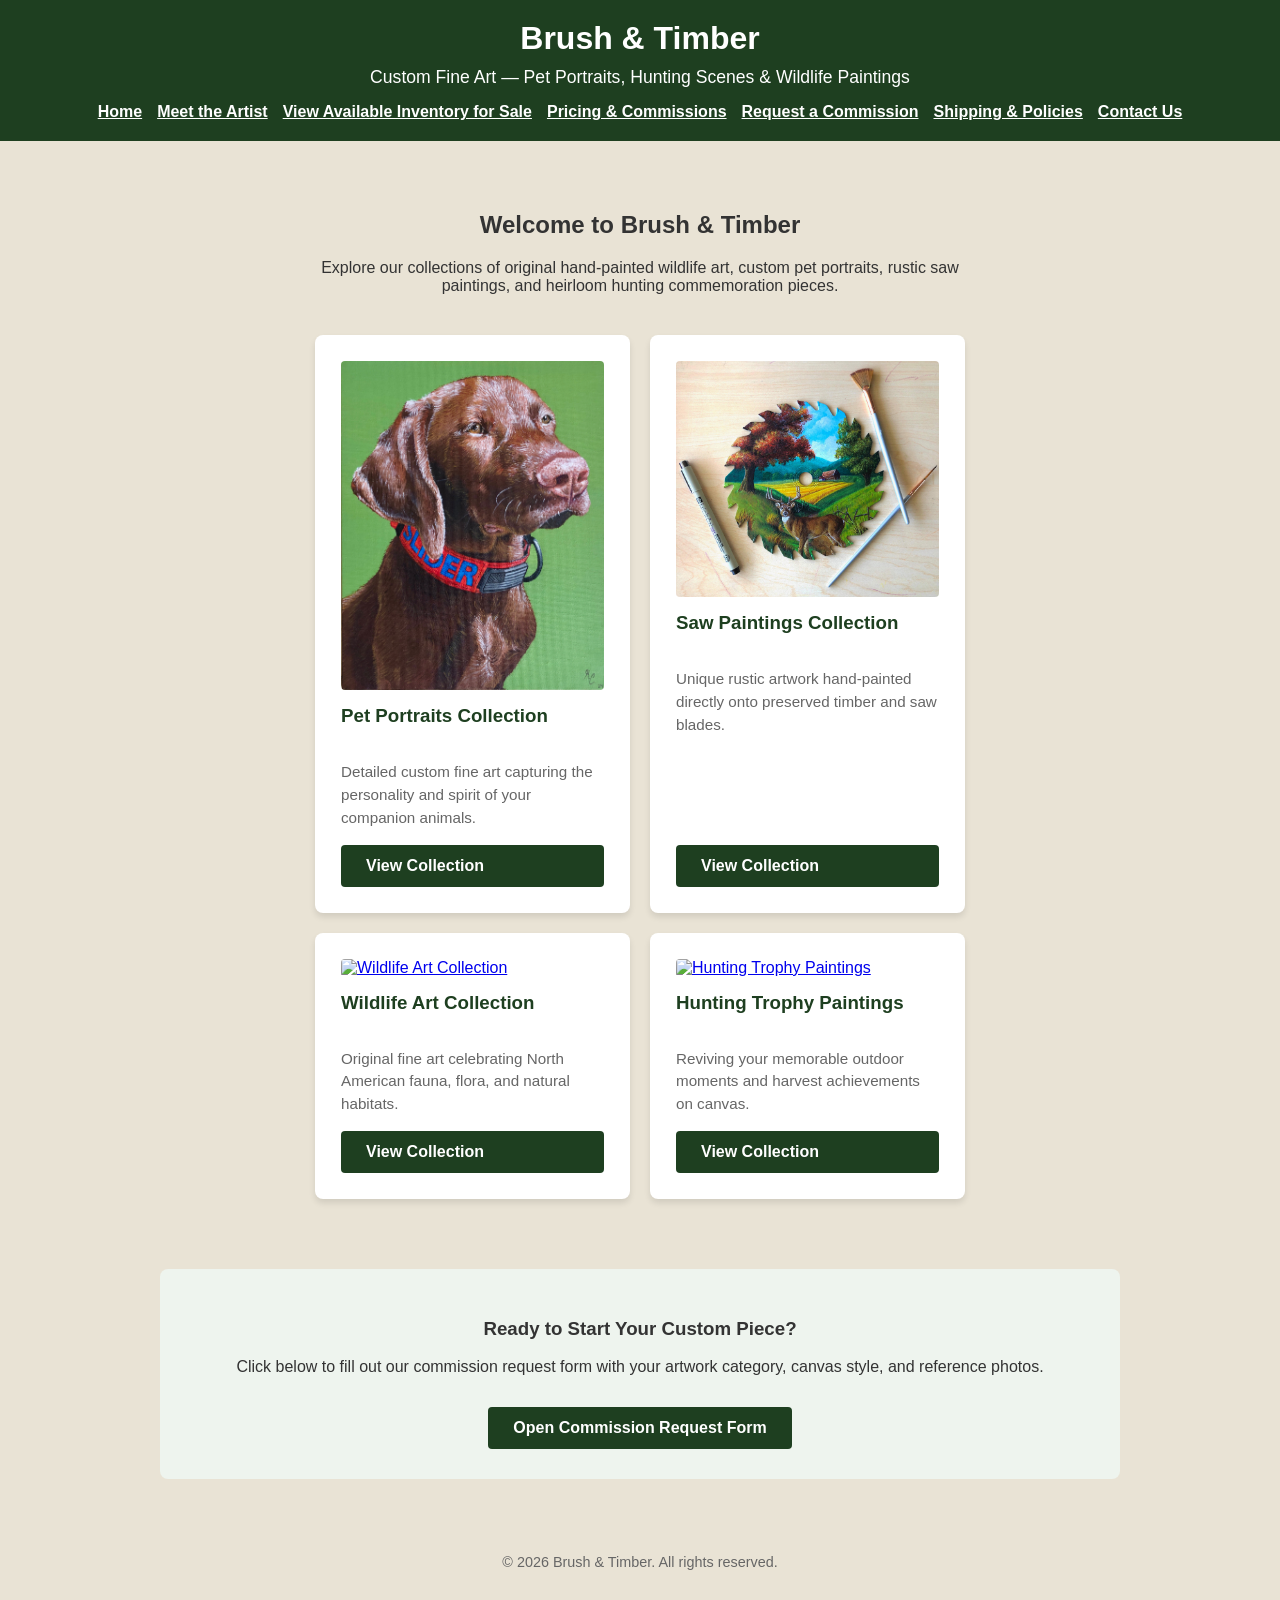
==== Brush-and-Timber/index.html @ b23a44d1 "Update navigation link to point to about-3.html" ====
<!DOCTYPE html>
<html lang="en">
<head>
    <meta charset="UTF-8">
    <meta name="viewport" content="width=device-width, initial-scale=1.0">
    <title>Brush & Timber | Custom Fine Art</title>
    <link rel="stylesheet" href="style.css">
    <link rel="icon" type="image/png" href="wildlife-photo-2.png">
</head>
<body>

    <header style="text-align: center; padding: 20px;">
        <h1>Brush & Timber</h1>
        <p>Custom Fine Art — Pet Portraits, Hunting Scenes & Wildlife Paintings</p>
        
        <!-- RESPONSIVE NAVIGATION (7 Tabs Including Contact) -->
        <nav style="margin-top: 15px; display: flex; flex-wrap: wrap; justify-content: center; gap: 15px;">
            <a href="index.html" style="color: white; font-weight: bold; text-decoration: underline;">Home</a>
            <a href="about-3.html" style="color: white; font-weight: bold; text-decoration: underline;">Meet the Artist</a>
            <a href="inventory.html" style="color: white; font-weight: bold; text-decoration: underline;">View Available Inventory for Sale</a>
            <a href="pricing.html" style="color: white; font-weight: bold; text-decoration: underline;">Pricing & Commissions</a>
            <a href="request-commission.html" style="color: white; font-weight: bold; text-decoration: underline;">Request a Commission</a>
            <a href="shipping.html" style="color: white; font-weight: bold; text-decoration: underline;">Shipping & Policies</a>
            <a href="contact-us.html" style="color: white; font-weight: bold; text-decoration: underline;">Contact Us</a>
        </nav>
    </header>

    <section class="content">
        <h2>Welcome to Brush & Timber</h2>
        <p>Explore our collections of original hand-painted wildlife art, custom pet portraits, rustic saw paintings, and heirloom hunting commemoration pieces.</p>

        <div class="galleries">
            <div class="card">
                <a href="pet-portrait.html" style="display: block;">
                    <img src="Pet-portraits/Pet-Portrait-4.jpg" alt="Pet Portraits Collection" style="width: 100%; display: block; margin-bottom: 0;">
                </a>
                <h3 style="margin-top: 15px;">Pet Portraits Collection</h3>
                <p>Detailed custom fine art capturing the personality and spirit of your companion animals.</p>
                <a href="pet-portrait.html" class="btn" style="display: inline-block; margin-top: 15px;">View Collection</a>
            </div>

            <div class="card">
                <a href="saw-painting.html" style="display: block;">
                    <img src="Saw-paintings/deer-saw-painting-1.jpg" alt="Saw Paintings Collection" style="width: 100%; display: block; margin-bottom: 0;">
                </a>
                <h3 style="margin-top: 15px;">Saw Paintings Collection</h3>
                <p>Unique rustic artwork hand-painted directly onto preserved timber and saw blades.</p>
                <a href="saw-painting.html" class="btn" style="display: inline-block; margin-top: 15px;">View Collection</a>
            </div>

            <div class="card">
                <a href="wildlife-art.html" style="display: block;">
                    <img src="Wildlife-art/Golden-hour-1.jpg" alt="Wildlife Art Collection" style="width: 100%; display: block; margin-bottom: 0;">
                </a>
                <h3 style="margin-top: 15px;">Wildlife Art Collection</h3>
                <p>Original fine art celebrating North American fauna, flora, and natural habitats.</p>
                <a href="wildlife-art.html" class="btn" style="display: inline-block; margin-top: 15px;">View Collection</a>
            </div>

            <div class="card">
                <a href="Hunting-art.html" style="display: block;">
                    <img src="Saw-painting/owl-saw-painting-1.jpgg" alt="Hunting Trophy Paintings" style="width: 100%; display: block; margin-bottom: 0;">
                </a>
                <h3 style="margin-top: 15px;">Hunting Trophy Paintings</h3>
                <p>Reviving your memorable outdoor moments and harvest achievements on canvas.</p>
                <a href="Hunting-art.html" class="btn" style="display: inline-block; margin-top: 15px;">View Collection</a>
            </div>
        </div>
    </section>

    <div style="text-align: center; background: #eef4ee; padding: 30px; border-radius: 8px; margin-top: 20px; max-width: 900px; margin-left: auto; margin-right: auto;">
        <h3>Ready to Start Your Custom Piece?</h3>
        <p>Click below to fill out our commission request form with your artwork category, canvas style, and reference photos.</p>
        <a href="https://forms.gle/nVcAjmLBrxgjtyv56" target="_blank" class="btn" style="display: inline-block; background-color: #1e3f20; color: white; padding: 12px 25px; text-decoration: none; border-radius: 4px; font-weight: bold; margin-top: 15px;">Open Commission Request Form</a>
    </div>

    <footer style="text-align: center; padding: 20px; color: #666; font-size: 0.9rem; margin-top: 40px;">
        <p>&copy; 2026 Brush & Timber. All rights reserved.</p>
    </footer>
</body>
</html>
---- Brush-and-Timber/style.css ----
body {
    font-family: Arial, sans-serif;
    margin: 0;
    padding: 0;
    background: #e9e3d5; /* Shifts the background to a slightly richer, warm artistic cream */
    color: #333;
    text-align: center;
}

header {
    background: #1e3f20;
    color: white;
    padding: 50px 20px;
}

header h1 {
    margin: 0 0 10px 0;
}

header p {
    margin: 0;
    font-size: 1.1em;
}

.content {
    padding: 50px 20px;
    max-width: 680px;
    margin: 0 auto;
}

.galleries {
    display: grid;
    grid-template-columns: repeat(auto-fit, minmax(280px, 1fr));
    justify-content: center;
    gap: 20px;
    margin-top: 40px;
    max-width: 900px;
    margin-left: auto;
    margin-right: auto;
    padding: 0 15px;
    box-sizing: border-box;
}

.card {
    background: white;
    padding: 25px;
    border-radius: 8px;
    box-shadow: 0 4px 6px rgba(0,0,0,0.1);
    width: 100%;
    max-width: 350px;
    margin: 0 auto;
    text-align: left;
    box-sizing: border-box;
    display: flex;
    flex-direction: column;
    justify-content: space-between;
    transition: transform 0.2s ease, box-shadow 0.2s ease, border-color 0.2s ease;
    border: 1px solid transparent;
}

.card:hover {
    transform: translateY(-5px);
    box-shadow: 0 8px 20px rgba(0,0,0,0.12);
    border-color: #1e3f20;
}

.card img {
    width: 100%;
    border-radius: 4px;
    margin-bottom: 15px;
    height: auto;
    display: block;
}

.card h3 {
    margin-top: 0;
    color: #1e3f20;
}

.card p {
    color: #666;
    font-size: 0.95em;
    line-height: 1.5;
    margin-bottom: 0;
    flex-grow: 1;
}

.commission-section {
    background: #fff;
    padding: 60px 20px 80px 20px;
    margin-top: 40px;
    border-top: 2px solid #e6dec5;
    border-bottom: 6px solid #1e3f20;
}

.commission-box {
    max-width: 600px;
    margin: 30px auto 0 auto;
    background: #f9f6f0;
    padding: 35px 30px;
    border-radius: 8px;
    text-align: left;
    box-shadow: 0 2px 4px rgba(0,0,0,0.05);
}

.commission-box h3 {
    color: #1e3f20;
    margin-top: 0;
}

.commission-box p {
    color: #555;
    line-height: 1.6;
    margin-bottom: 15px;
}

.btn {
    display: inline-block;
    background: #1e3f20;
    color: white;
    padding: 12px 25px;
    border-radius: 4px;
    text-decoration: none;
    font-weight: bold;
    margin-top: 15px;
}

.btn:hover {
    background: #2c542f;
}
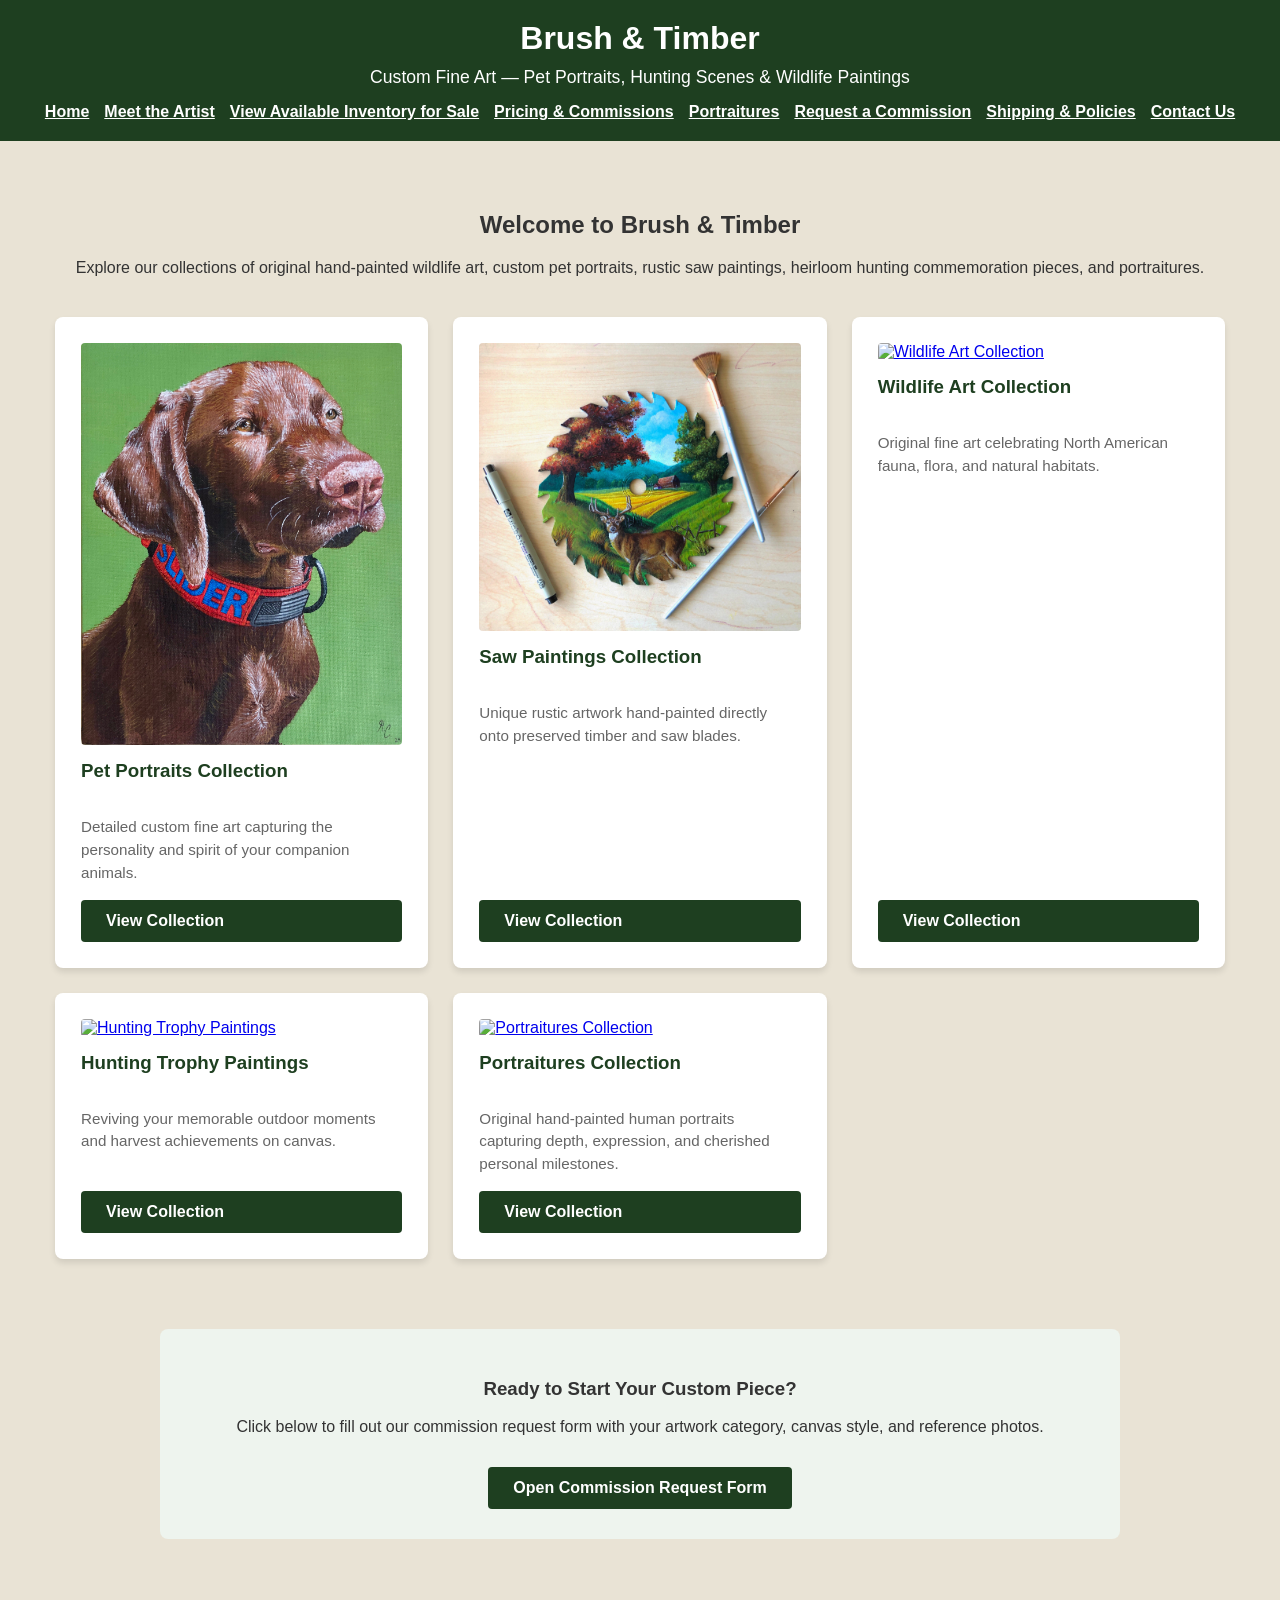
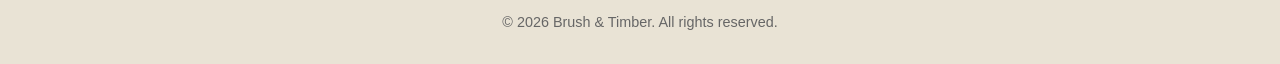
==== commit d4d0779c: "Add portraitures tab and update content Updated navigation and content to include portraitures." ====
--- a/Brush-and-Timber/index.html
+++ b/Brush-and-Timber/index.html
@@ -13,12 +13,13 @@
         <h1>Brush & Timber</h1>
         <p>Custom Fine Art — Pet Portraits, Hunting Scenes & Wildlife Paintings</p>
         
-        <!-- RESPONSIVE NAVIGATION (7 Tabs Including Contact) -->
+        <!-- RESPONSIVE NAVIGATION (8 Tabs Including Portraitures & Contact) -->
         <nav style="margin-top: 15px; display: flex; flex-wrap: wrap; justify-content: center; gap: 15px;">
             <a href="index.html" style="color: white; font-weight: bold; text-decoration: underline;">Home</a>
             <a href="about-3.html" style="color: white; font-weight: bold; text-decoration: underline;">Meet the Artist</a>
             <a href="inventory.html" style="color: white; font-weight: bold; text-decoration: underline;">View Available Inventory for Sale</a>
             <a href="pricing.html" style="color: white; font-weight: bold; text-decoration: underline;">Pricing & Commissions</a>
+            <a href="portraitures.html" style="color: white; font-weight: bold; text-decoration: underline;">Portraitures</a>
             <a href="request-commission.html" style="color: white; font-weight: bold; text-decoration: underline;">Request a Commission</a>
             <a href="shipping.html" style="color: white; font-weight: bold; text-decoration: underline;">Shipping & Policies</a>
             <a href="contact-us.html" style="color: white; font-weight: bold; text-decoration: underline;">Contact Us</a>
@@ -27,7 +28,7 @@
 
     <section class="content">
         <h2>Welcome to Brush & Timber</h2>
-        <p>Explore our collections of original hand-painted wildlife art, custom pet portraits, rustic saw paintings, and heirloom hunting commemoration pieces.</p>
+        <p>Explore our collections of original hand-painted wildlife art, custom pet portraits, rustic saw paintings, heirloom hunting commemoration pieces, and portraitures.</p>
 
         <div class="galleries">
             <div class="card">
@@ -59,11 +60,20 @@
 
             <div class="card">
                 <a href="Hunting-art.html" style="display: block;">
-                    <img src="Saw-painting/owl-saw-painting-1.jpgg" alt="Hunting Trophy Paintings" style="width: 100%; display: block; margin-bottom: 0;">
+                    <img src="Saw-painting/owl-saw-painting-1.jpg" alt="Hunting Trophy Paintings" style="width: 100%; display: block; margin-bottom: 0;">
                 </a>
                 <h3 style="margin-top: 15px;">Hunting Trophy Paintings</h3>
                 <p>Reviving your memorable outdoor moments and harvest achievements on canvas.</p>
                 <a href="Hunting-art.html" class="btn" style="display: inline-block; margin-top: 15px;">View Collection</a>
+            </div>
+
+            <div class="card">
+                <a href="portraitures.html" style="display: block;">
+                    <img src="people-art/people-photo-1.jpg" alt="Portraitures Collection" style="width: 100%; display: block; margin-bottom: 0;">
+                </a>
+                <h3 style="margin-top: 15px;">Portraitures Collection</h3>
+                <p>Original hand-painted human portraits capturing depth, expression, and cherished personal milestones.</p>
+                <a href="portraitures.html" class="btn" style="display: inline-block; margin-top: 15px;">View Collection</a>
             </div>
         </div>
     </section>
--- a/Brush-and-Timber/style.css
+++ b/Brush-and-Timber/style.css
@@ -24,21 +24,34 @@
 
 .content {
     padding: 50px 20px;
-    max-width: 680px;
+    max-width: 1200px; /* Expanded slightly to give 3 columns room to breathe */
     margin: 0 auto;
 }
 
 .galleries {
     display: grid;
-    grid-template-columns: repeat(auto-fit, minmax(280px, 1fr));
+    grid-template-columns: repeat(3, 1fr); /* Forces exactly 3 columns across */
     justify-content: center;
-    gap: 20px;
+    gap: 25px;
     margin-top: 40px;
-    max-width: 900px;
+    max-width: 1200px; /* Widened max-width to fit 3 cards comfortably */
     margin-left: auto;
     margin-right: auto;
     padding: 0 15px;
     box-sizing: border-box;
+}
+
+/* Automatically switch to 2 columns or 1 column on smaller screens like tablets and phones */
+@media (max-width: 900px) {
+    .galleries {
+        grid-template-columns: repeat(2, 1fr);
+    }
+}
+
+@media (max-width: 600px) {
+    .galleries {
+        grid-template-columns: 1fr;
+    }
 }
 
 .card {
@@ -47,7 +60,7 @@
     border-radius: 8px;
     box-shadow: 0 4px 6px rgba(0,0,0,0.1);
     width: 100%;
-    max-width: 350px;
+    max-width: none; /* Allows the card to fill its grid cell equally */
     margin: 0 auto;
     text-align: left;
     box-sizing: border-box;
@@ -128,3 +141,6 @@
 .btn:hover {
     background: #2c542f;
 }
+.btn:hover {
+    background: #2c542f;
+}
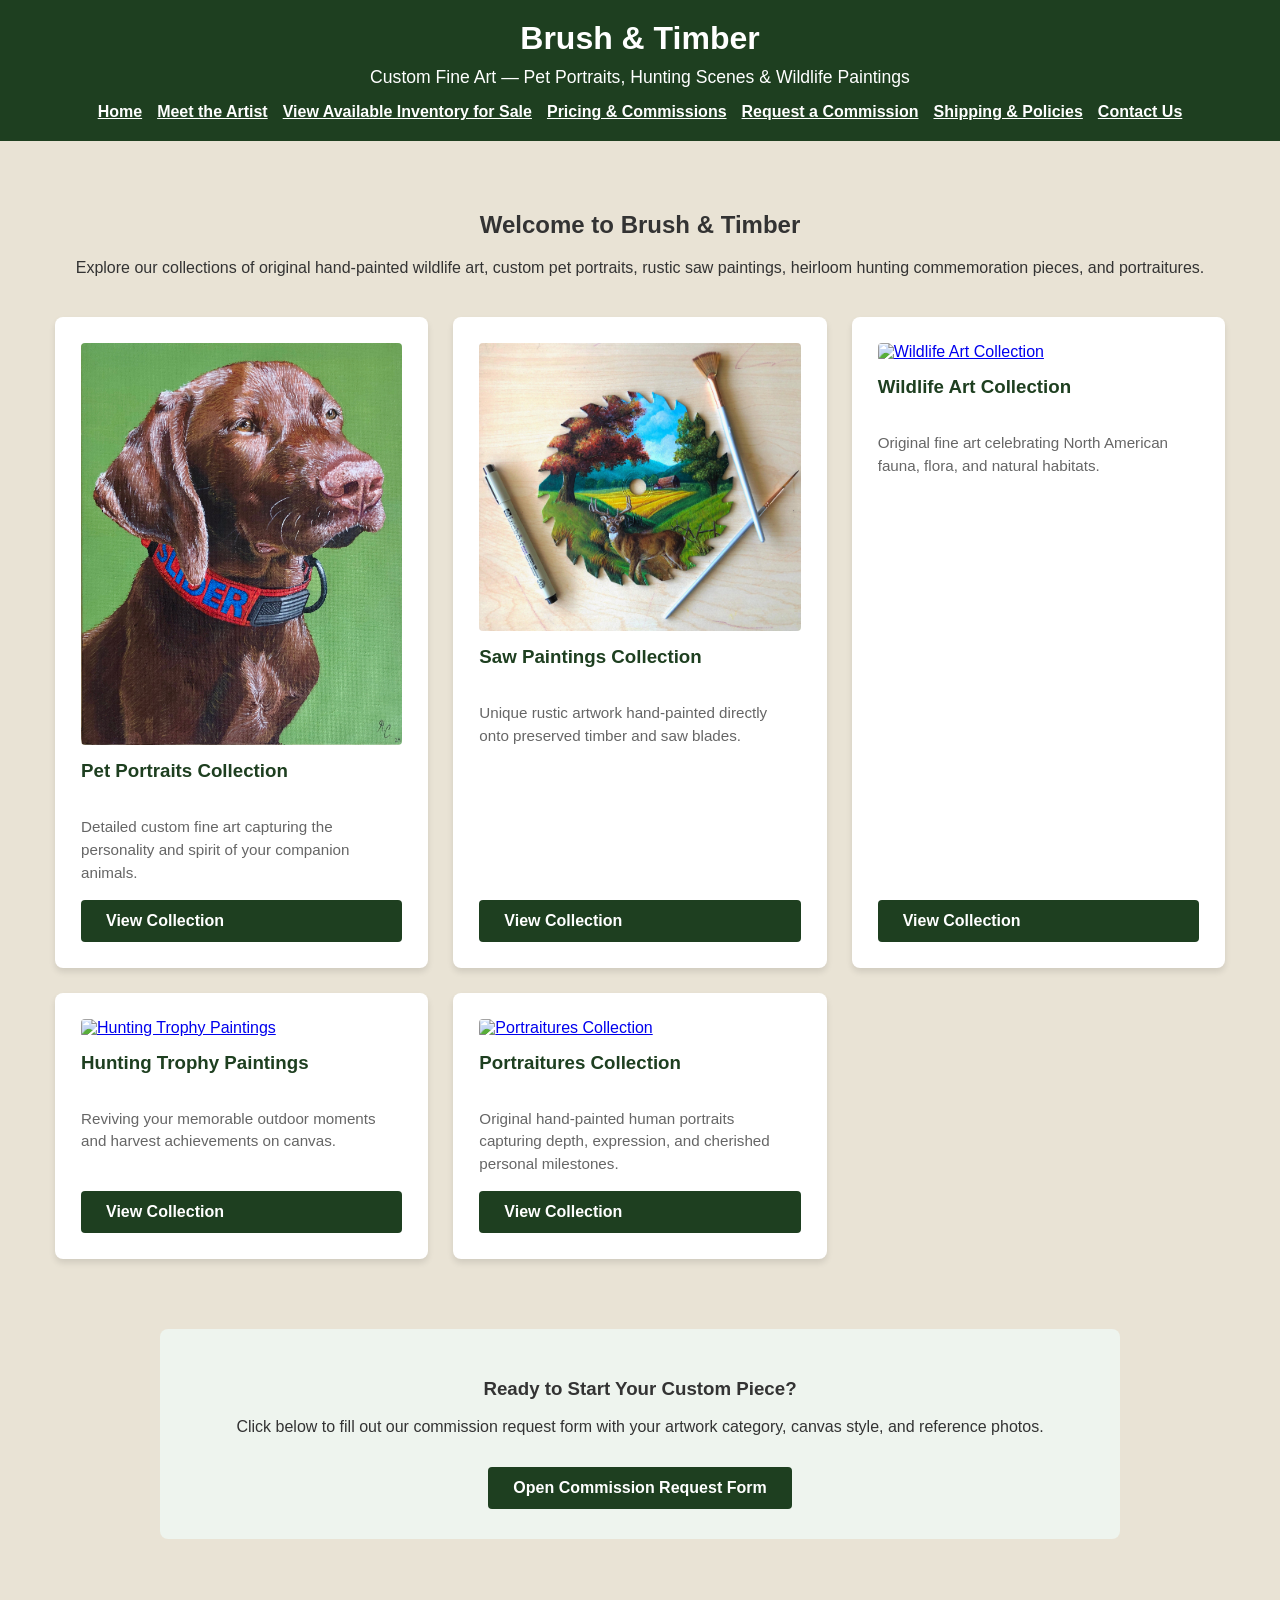
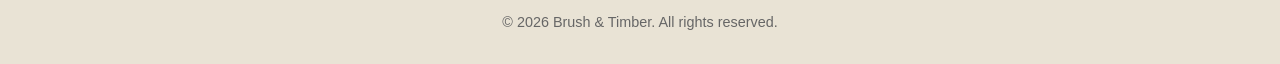
==== commit e4ea872e: "Remove 'Portraitures' link from navigation Removed the 'Portraitures' link from the navigation menu." ====
--- a/Brush-and-Timber/index.html
+++ b/Brush-and-Timber/index.html
@@ -19,7 +19,6 @@
             <a href="about-3.html" style="color: white; font-weight: bold; text-decoration: underline;">Meet the Artist</a>
             <a href="inventory.html" style="color: white; font-weight: bold; text-decoration: underline;">View Available Inventory for Sale</a>
             <a href="pricing.html" style="color: white; font-weight: bold; text-decoration: underline;">Pricing & Commissions</a>
-            <a href="portraitures.html" style="color: white; font-weight: bold; text-decoration: underline;">Portraitures</a>
             <a href="request-commission.html" style="color: white; font-weight: bold; text-decoration: underline;">Request a Commission</a>
             <a href="shipping.html" style="color: white; font-weight: bold; text-decoration: underline;">Shipping & Policies</a>
             <a href="contact-us.html" style="color: white; font-weight: bold; text-decoration: underline;">Contact Us</a>
@@ -68,12 +67,12 @@
             </div>
 
             <div class="card">
-                <a href="portraitures.html" style="display: block;">
-                    <img src="people-art/people-photo-1.jpg" alt="Portraitures Collection" style="width: 100%; display: block; margin-bottom: 0;">
+                <a href="people-art.html" style="display: block;">
+                    <img src="people-art/people-art-1.jpg" alt="Portraitures Collection" style="width: 100%; display: block; margin-bottom: 0;">
                 </a>
                 <h3 style="margin-top: 15px;">Portraitures Collection</h3>
                 <p>Original hand-painted human portraits capturing depth, expression, and cherished personal milestones.</p>
-                <a href="portraitures.html" class="btn" style="display: inline-block; margin-top: 15px;">View Collection</a>
+                <a href="people-art.html" class="btn" style="display: inline-block; margin-top: 15px;">View Collection</a>
             </div>
         </div>
     </section>
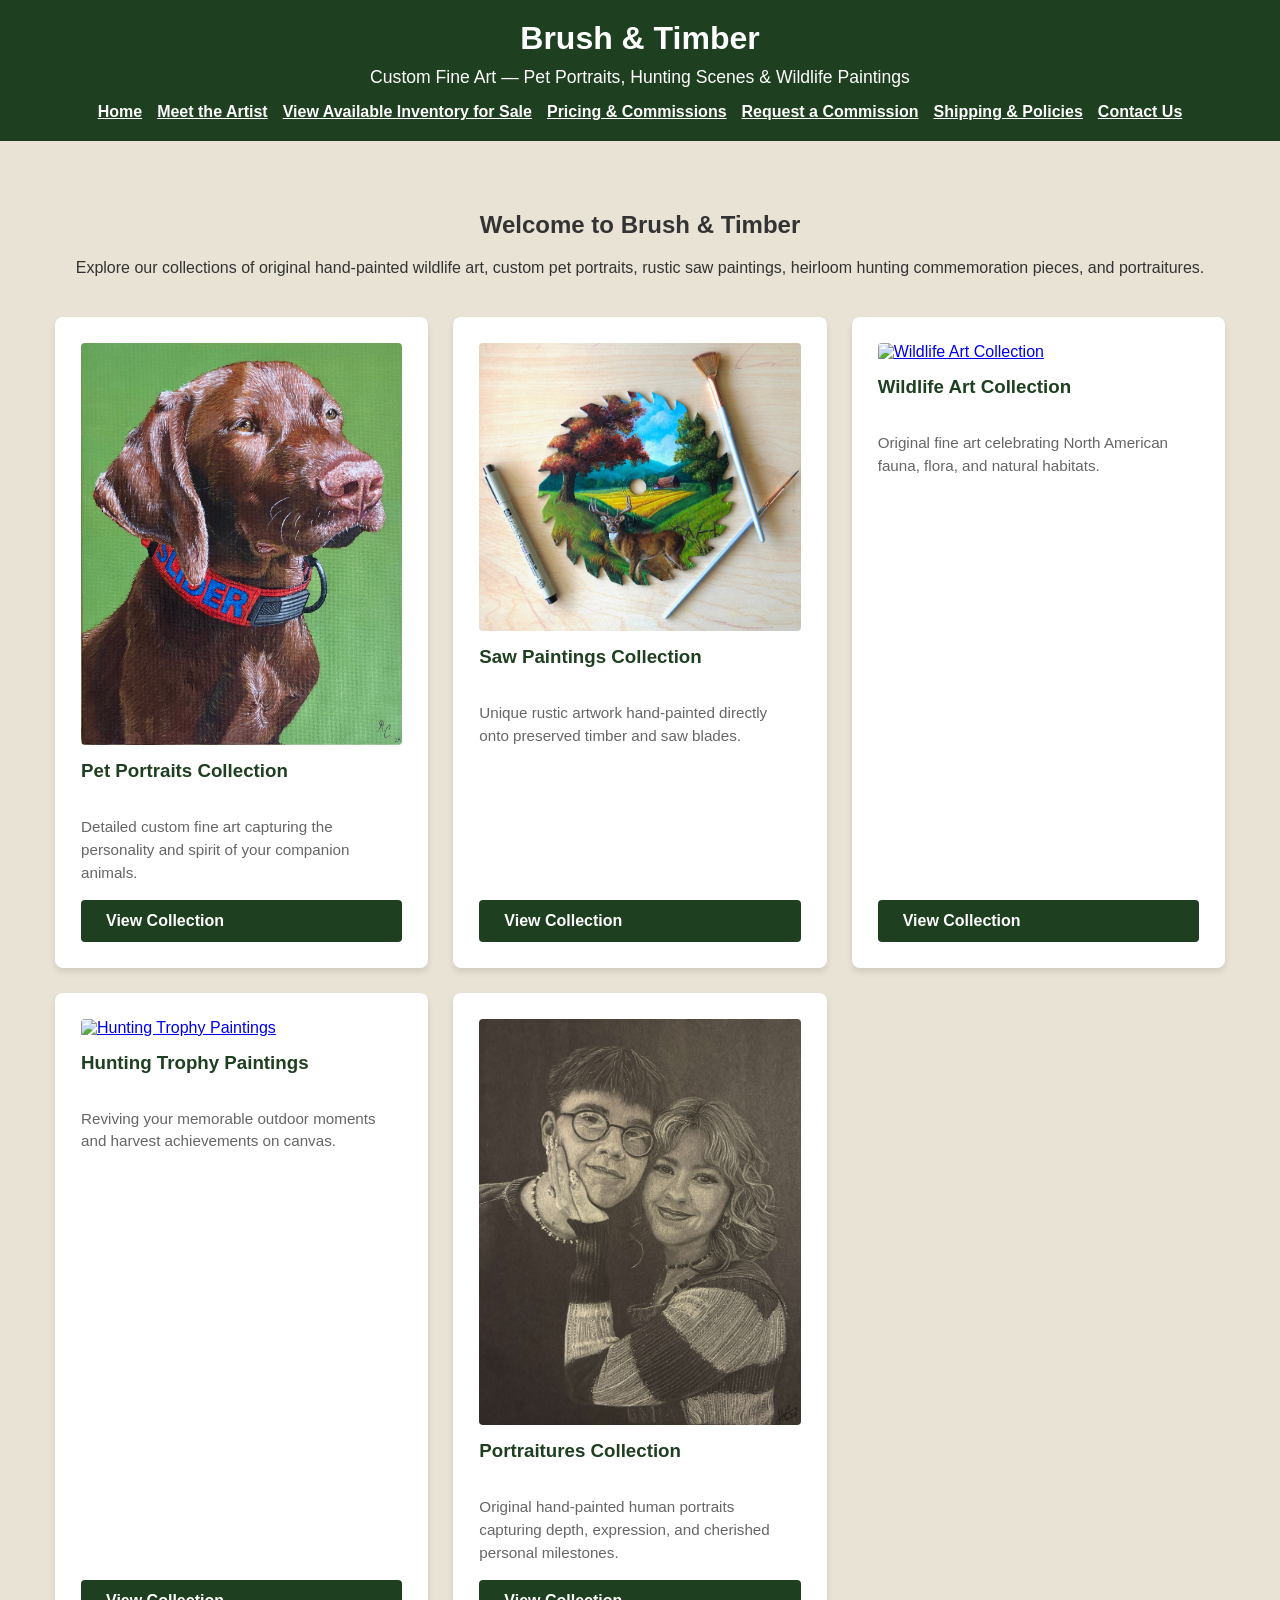
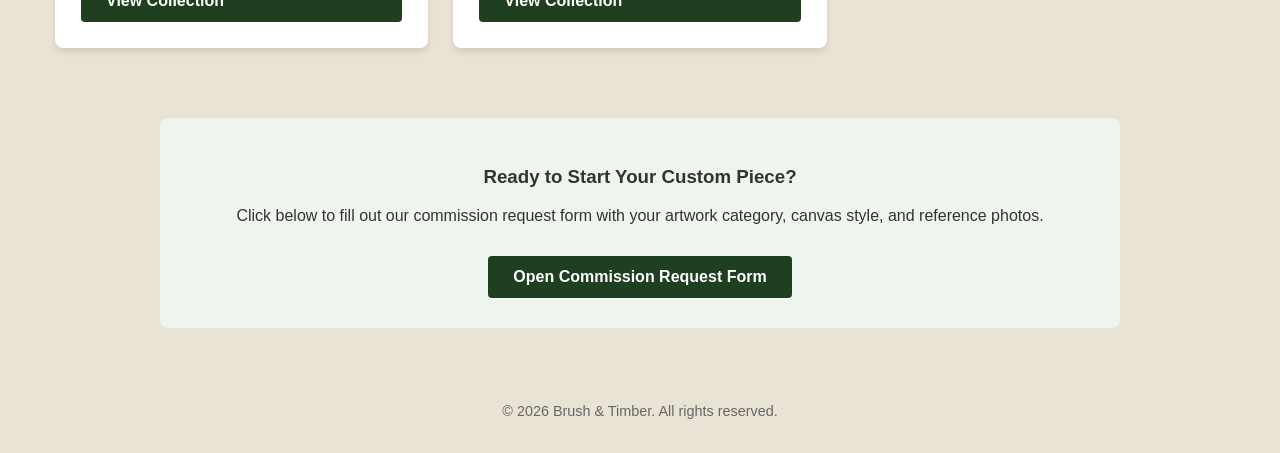
==== commit 35e23f76: "Fix image source path for people-art-1.jpg" ====
--- a/Brush-and-Timber/index.html
+++ b/Brush-and-Timber/index.html
@@ -68,7 +68,7 @@
 
             <div class="card">
                 <a href="people-art.html" style="display: block;">
-                    <img src="people-art/people-art-1.jpg" alt="Portraitures Collection" style="width: 100%; display: block; margin-bottom: 0;">
+                    <img src="People-art/people-art-1.jpg" alt="Portraitures Collection" style="width: 100%; display: block; margin-bottom: 0;">
                 </a>
                 <h3 style="margin-top: 15px;">Portraitures Collection</h3>
                 <p>Original hand-painted human portraits capturing depth, expression, and cherished personal milestones.</p>
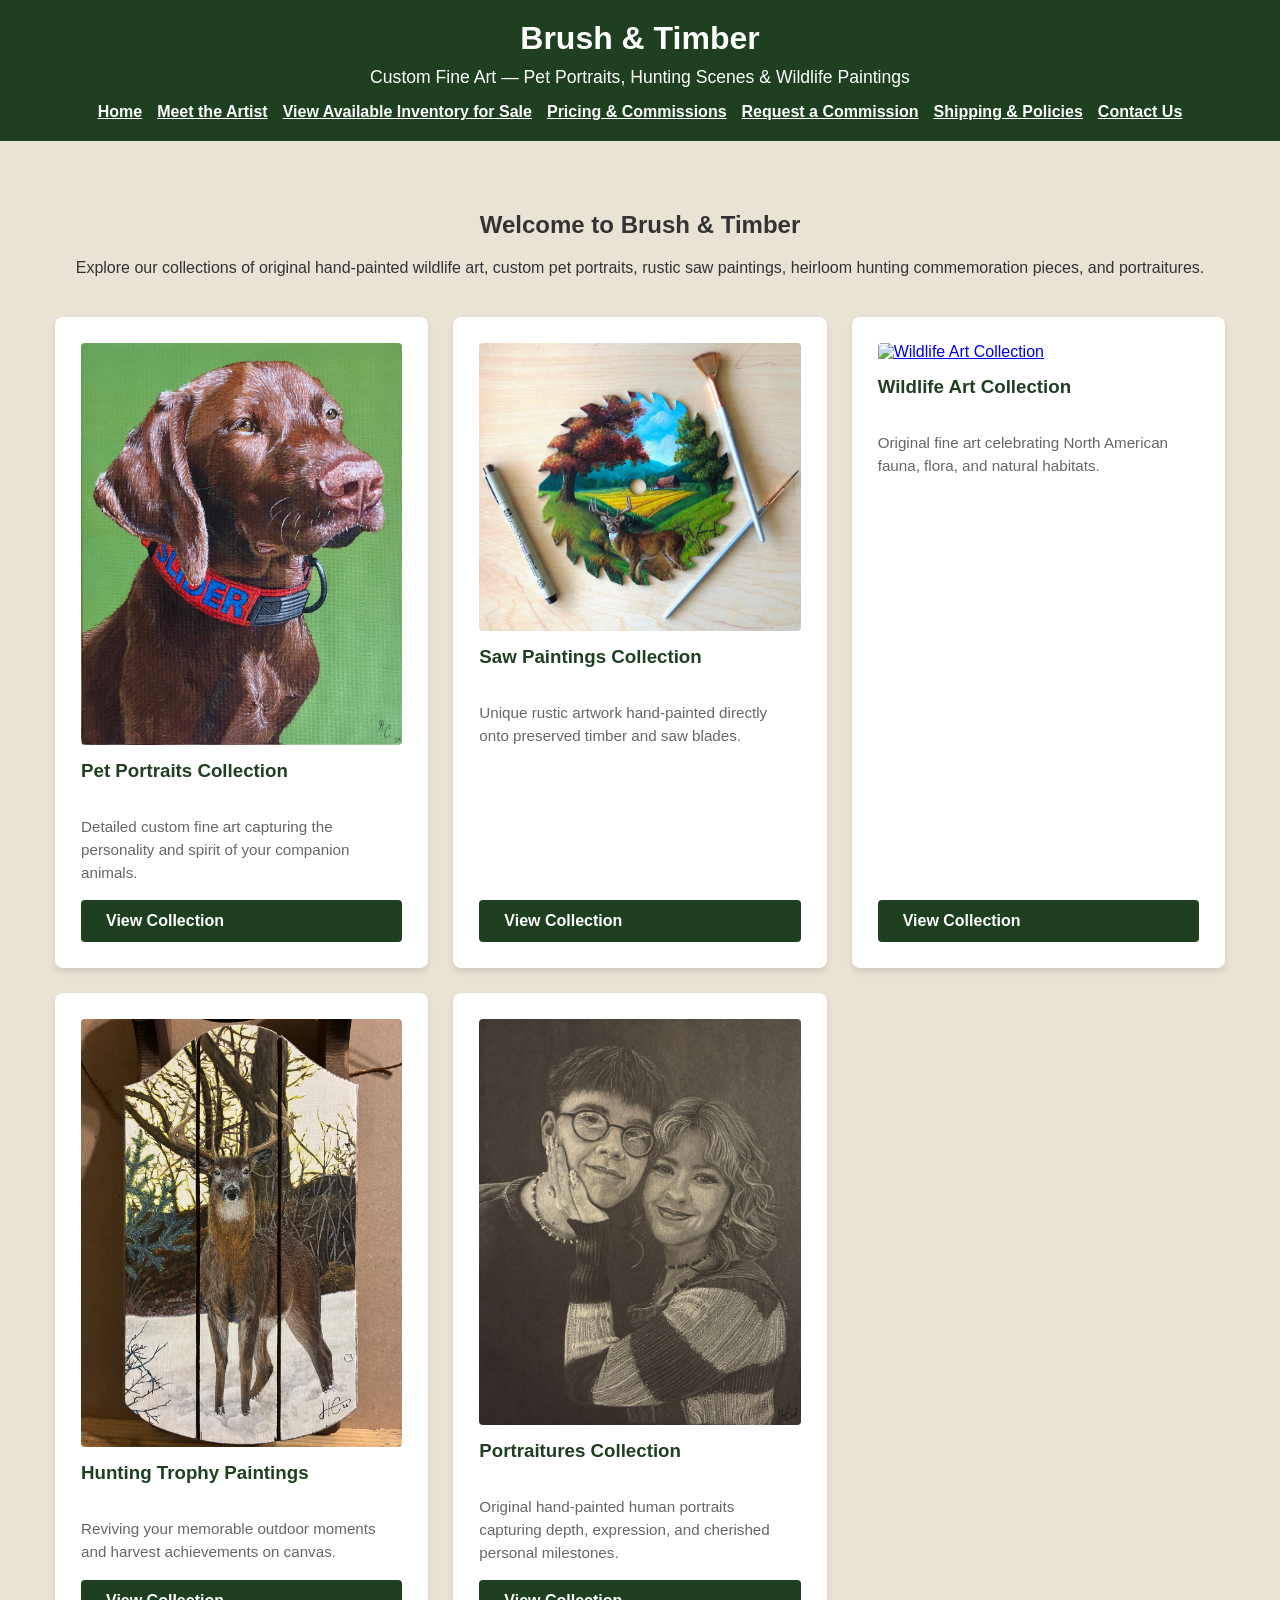
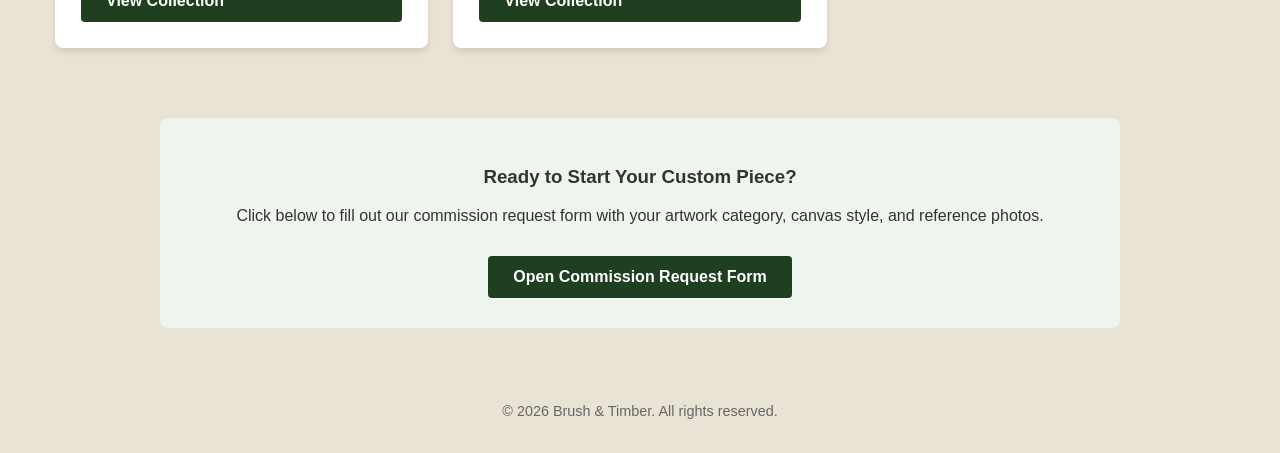
==== commit fd599b2d: "Fix image source path for hunting trophy painting" ====
--- a/Brush-and-Timber/index.html
+++ b/Brush-and-Timber/index.html
@@ -59,7 +59,7 @@
 
             <div class="card">
                 <a href="Hunting-art.html" style="display: block;">
-                    <img src="Saw-painting/owl-saw-painting-1.jpg" alt="Hunting Trophy Paintings" style="width: 100%; display: block; margin-bottom: 0;">
+                    <img src="hunting-trophy-1.jpg" alt="Hunting Trophy Paintings" style="width: 100%; display: block; margin-bottom: 0;">
                 </a>
                 <h3 style="margin-top: 15px;">Hunting Trophy Paintings</h3>
                 <p>Reviving your memorable outdoor moments and harvest achievements on canvas.</p>
